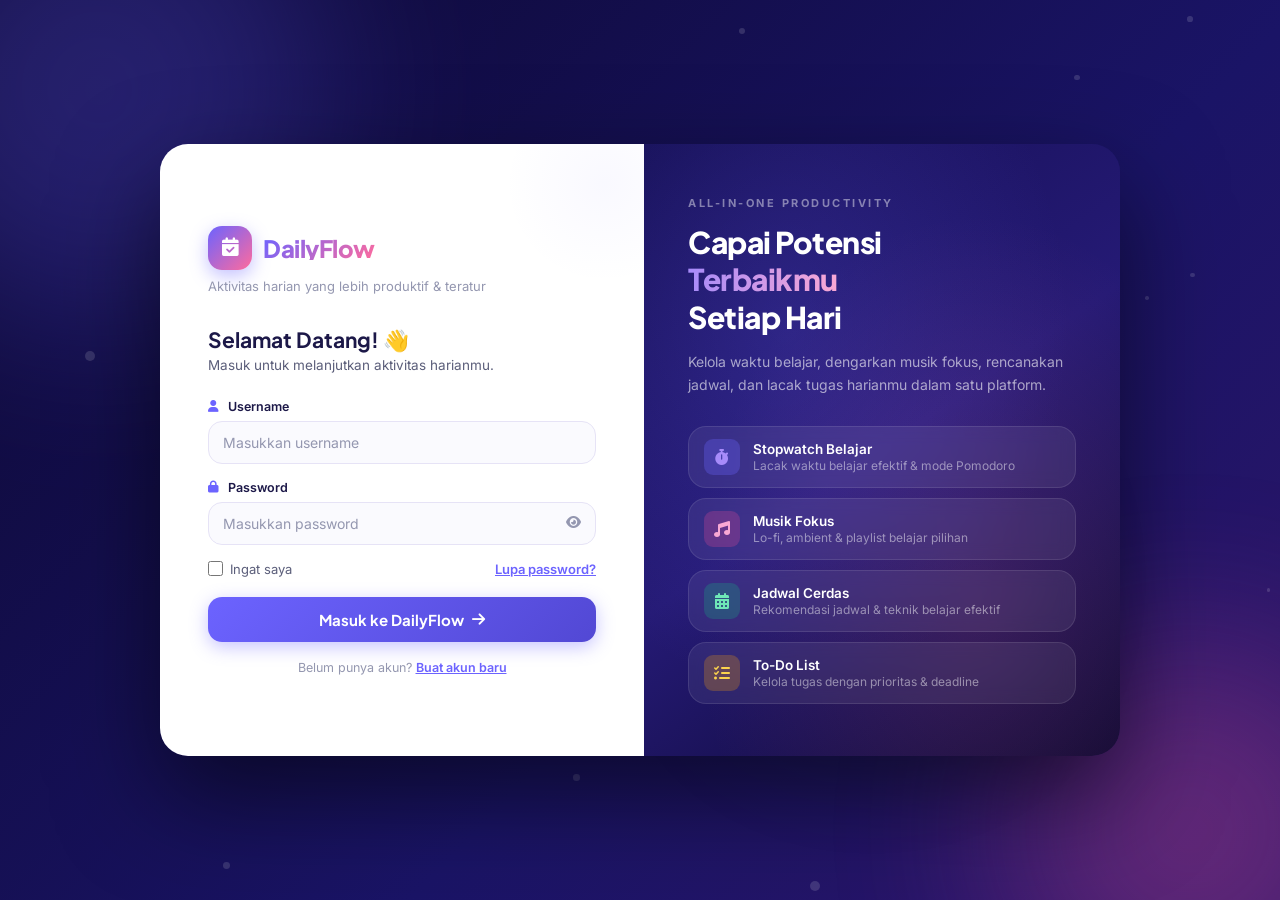
==== music.html @ 73ab056d "Website Daily Activity" ====
<!doctype html>
<!-- FILE: music.html | Halaman Musik Fokus -->
<html lang="id">
  <head>
    <meta charset="UTF-8" />
    <meta name="viewport" content="width=device-width, initial-scale=1.0" />
    <title>DailyFlow — Musik Fokus</title>
    <link
      rel="icon"
      href="data:image/svg+xml,<svg xmlns='http://www.w3.org/2000/svg' viewBox='0 0 100 100'><text y='.9em' font-size='90'>🎵</text></svg>"
    />
    <link rel="stylesheet" href="css/style.css" />
    <link rel="stylesheet" href="css/music.css" />
    <link
      rel="stylesheet"
      href="https://cdnjs.cloudflare.com/ajax/libs/font-awesome/6.5.0/css/all.min.css"
    />
  </head>
  <body>
    <nav id="navbar"></nav>
    <div class="mobile-nav" id="mobileNav"></div>

    <main class="page-wrapper">
      <!-- Header -->
      <div class="page-header anim-fadeInDown">
        <div class="page-header-row">
          <a href="dashboard.html" class="btn-back"
            ><i class="fas fa-arrow-left"></i
          ></a>
          <h1 class="page-title">🎵 Musik Fokus</h1>
        </div>
        <p class="page-subtitle">
          Pilih playlist yang tepat untuk meningkatkan konsentrasi belajarmu.
        </p>
      </div>

      <!-- Category Tabs -->
      <div class="music-tabs anim-fadeInUp">
        <button
          class="music-tab active"
          data-cat="fokus"
          onclick="switchCategory('fokus')"
        >
          <span class="tab-dot"></span> 🧠 Fokus Belajar
        </button>
        <button
          class="music-tab"
          data-cat="santai"
          onclick="switchCategory('santai')"
        >
          <span class="tab-dot"></span> 🌿 Santai & Rileks
        </button>
        <button
          class="music-tab"
          data-cat="energik"
          onclick="switchCategory('energik')"
        >
          <span class="tab-dot"></span> ⚡ Semangat & Energik
        </button>
      </div>

      <!-- Music Layout -->
      <div class="music-layout">
        <!-- LEFT: Player -->
        <div>
          <div class="player-card anim-scaleIn">
            <!-- Album Art -->
            <div class="album-art-wrap">
              <div class="album-glow"></div>
              <div class="album-art" id="albumArt">🎵</div>
              <div class="album-art-center"></div>
            </div>

            <!-- Song Info -->
            <div class="song-info">
              <h3 class="song-title" id="songTitle">
                Pilih lagu dari playlist
              </h3>
              <p class="song-artist" id="songArtist">—</p>
              <span class="song-genre" id="songGenre">Lo-fi</span>
            </div>

            <!-- Equalizer -->
            <div class="equalizer" id="equalizer">
              <div class="eq-bar"></div>
              <div class="eq-bar"></div>
              <div class="eq-bar"></div>
              <div class="eq-bar"></div>
              <div class="eq-bar"></div>
              <div class="eq-bar"></div>
              <div class="eq-bar"></div>
            </div>

            <!-- Progress -->
            <div class="progress-area">
              <div class="progress-times">
                <span id="currentTime">0:00</span>
                <span id="totalTime">0:00</span>
              </div>
              <input
                type="range"
                class="progress-slider"
                id="progressSlider"
                min="0"
                max="100"
                value="0"
                oninput="seekTo(this.value)"
              />
            </div>

            <!-- Controls -->
            <div class="music-controls">
              <button
                class="mc-btn mc-secondary"
                id="shuffleBtn"
                onclick="toggleShuffle()"
                title="Acak"
              >
                <i class="fas fa-random"></i>
              </button>
              <button
                class="mc-btn mc-prev"
                onclick="prevSong()"
                title="Sebelumnya"
              >
                <i class="fas fa-step-backward"></i>
              </button>
              <button
                class="mc-btn mc-play"
                id="playPauseBtn"
                onclick="togglePlay()"
              >
                <i class="fas fa-play" id="playPauseIcon"></i>
              </button>
              <button
                class="mc-btn mc-next"
                onclick="nextSong()"
                title="Selanjutnya"
              >
                <i class="fas fa-step-forward"></i>
              </button>
              <button
                class="mc-btn mc-secondary"
                id="repeatBtn"
                onclick="toggleRepeat()"
                title="Ulangi"
              >
                <i class="fas fa-redo"></i>
              </button>
            </div>

            <!-- Volume -->
            <div class="volume-row">
              <i
                class="fas fa-volume-down volume-icon"
                onclick="toggleMute()"
              ></i>
              <input
                type="range"
                class="volume-slider"
                id="volumeSlider"
                min="0"
                max="100"
                value="70"
                oninput="setVolume(this.value)"
              />
              <i class="fas fa-volume-up volume-icon"></i>
            </div>
          </div>
          <!-- /player-card -->

          <!-- Guide Banner -->
          <div class="music-guide anim-fadeInUp d-300">
            <h4>
              <i class="fas fa-info-circle"></i> Cara Menambahkan Lagu Sendiri
            </h4>
            <ol>
              <li>
                Buat folder <code>audio/fokus/</code>,
                <code>audio/santai/</code>, <code>audio/energik/</code>
              </li>
              <li>
                Salin file <code>.mp3</code> atau <code>.ogg</code> ke folder
                yang sesuai
              </li>
              <li>Buka file <code>js/music-config.js</code></li>
              <li>
                Tambahkan entri lagu di array <code>songs</code> sesuai kategori
              </li>
              <li>
                Isi field: <code>title</code>, <code>artist</code>,
                <code>src</code>, <code>emoji</code>
              </li>
            </ol>
          </div>
        </div>

        <!-- RIGHT: Playlist -->
        <div class="playlist-panel anim-fadeInRight">
          <div class="playlist-head">
            <span class="playlist-title" id="playlistTitle"
              >🧠 Fokus Belajar</span
            >
            <span class="playlist-count" id="playlistCount">0 lagu</span>
          </div>
          <div class="playlist-scroll" id="playlistScroll">
            <!-- Injected by JS -->
          </div>
        </div>
      </div>
      <!-- /music-layout -->
    </main>

    <!-- Hidden Audio Element -->
    <audio id="audioPlayer" preload="auto"></audio>

    <!-- Toast Stack -->
    <div class="toast-stack" id="toastStack"></div>

    <script src="js/nav.js"></script>
    <script src="js/music-config.js"></script>
    <script src="js/music.js"></script>
  </body>
</html>
---- css/style.css ----
/* ================================================
   FILE: css/style.css  — Global Styles
   DailyFlow — semua halaman (kecuali login)
   ================================================ */

/* ── Google Fonts ────────────────────────────────── */
@import url("https://fonts.googleapis.com/css2?family=Plus+Jakarta+Sans:wght@400;500;600;700;800&family=Inter:wght@400;500;600&family=JetBrains+Mono:wght@400;600&display=swap");

/* ══════════════════════════════════════════════════
   DESIGN TOKENS
   ══════════════════════════════════════════════════ */
:root {
  /* Brand */
  --primary: #6c63ff;
  --primary-dark: #5248d4;
  --primary-dim: rgba(108, 99, 255, 0.1);
  --primary-glow: rgba(108, 99, 255, 0.22);

  /* Feature accents */
  --blue: #3b82f6;
  --pink: #ec4899;
  --green: #10b981;
  --amber: #f59e0b;
  --violet: #8b5cf6;
  --cyan: #06b6d4;

  /* Surfaces */
  --bg: #eeeaff;
  --surface: #ffffff;
  --surface-2: #f7f5ff;

  /* Borders */
  --border: rgba(108, 99, 255, 0.12);
  --border-md: rgba(108, 99, 255, 0.22);

  /* Text */
  --t1: #1c1848;
  --t2: #5b5e7a;
  --t3: #9497b0;

  /* Shadows */
  --sh-sm: 0 1px 4px rgba(0, 0, 0, 0.06);
  --sh-md: 0 4px 18px rgba(108, 99, 255, 0.09), 0 1px 4px rgba(0, 0, 0, 0.04);
  --sh-lg: 0 8px 32px rgba(108, 99, 255, 0.13), 0 2px 8px rgba(0, 0, 0, 0.04);
  --sh-xl: 0 16px 48px rgba(108, 99, 255, 0.17);

  /* Radius */
  --r-xs: 6px;
  --r-sm: 10px;
  --r-md: 14px;
  --r-lg: 18px;
  --r-xl: 22px;
  --r-2xl: 28px;
  --r-full: 9999px;

  /* Layout */
  --nav-h: 64px;
  --bot-h: 66px;
  --max-w: 1200px;
  --pad-x: 28px;

  /* Transitions */
  --t: all 0.22s ease;
  --t-spring: all 0.36s cubic-bezier(0.34, 1.56, 0.64, 1);
}

/* ══════════════════════════════════════════════════
   BASE RESET
   ══════════════════════════════════════════════════ */
*,
*::before,
*::after {
  box-sizing: border-box;
  margin: 0;
  padding: 0;
}
html {
  scroll-behavior: smooth;
}
body {
  font-family: "Inter", sans-serif;
  background: var(--bg);
  color: var(--t1);
  min-height: 100vh;
  line-height: 1.6;
  -webkit-font-smoothing: antialiased;
  -moz-osx-font-smoothing: grayscale;
  overflow-x: hidden;
}
a {
  text-decoration: none;
  color: inherit;
}
button {
  cursor: pointer;
  border: none;
  background: none;
  font-family: inherit;
}
input,
select,
textarea {
  font-family: inherit;
  outline: none;
}
img {
  max-width: 100%;
  display: block;
}

/* Scrollbar */
::-webkit-scrollbar {
  width: 5px;
  height: 5px;
}
::-webkit-scrollbar-track {
  background: transparent;
}
::-webkit-scrollbar-thumb {
  background: var(--primary-dim);
  border-radius: var(--r-full);
}
::-webkit-scrollbar-thumb:hover {
  background: var(--primary);
}

/* ══════════════════════════════════════════════════
   KEYFRAMES
   ══════════════════════════════════════════════════ */
@keyframes fadeUp {
  from {
    opacity: 0;
    transform: translateY(22px);
  }
  to {
    opacity: 1;
    transform: none;
  }
}
@keyframes fadeDown {
  from {
    opacity: 0;
    transform: translateY(-22px);
  }
  to {
    opacity: 1;
    transform: none;
  }
}
@keyframes fadeLeft {
  from {
    opacity: 0;
    transform: translateX(-28px);
  }
  to {
    opacity: 1;
    transform: none;
  }
}
@keyframes fadeRight {
  from {
    opacity: 0;
    transform: translateX(28px);
  }
  to {
    opacity: 1;
    transform: none;
  }
}
@keyframes zoomIn {
  from {
    opacity: 0;
    transform: scale(0.9);
  }
  to {
    opacity: 1;
    transform: scale(1);
  }
}
@keyframes floatY {
  0%,
  100% {
    transform: translateY(0);
  }
  50% {
    transform: translateY(-10px);
  }
}
@keyframes pulse {
  0%,
  100% {
    transform: scale(1);
  }
  50% {
    transform: scale(1.05);
  }
}
@keyframes spin {
  to {
    transform: rotate(360deg);
  }
}
@keyframes slideUp {
  from {
    opacity: 0;
    transform: translateY(40px);
  }
  to {
    opacity: 1;
    transform: none;
  }
}
@keyframes checkPop {
  0% {
    transform: scale(0);
  }
  60% {
    transform: scale(1.3);
  }
  100% {
    transform: scale(1);
  }
}
@keyframes gradBg {
  0% {
    background-position: 0% 50%;
  }
  50% {
    background-position: 100% 50%;
  }
  100% {
    background-position: 0% 50%;
  }
}

/* Equalizer */
@keyframes eq1 {
  0%,
  100% {
    height: 5px;
  }
  50% {
    height: 22px;
  }
}
@keyframes eq2 {
  0%,
  100% {
    height: 18px;
  }
  30% {
    height: 5px;
  }
  70% {
    height: 28px;
  }
}
@keyframes eq3 {
  0%,
  100% {
    height: 12px;
  }
  45% {
    height: 26px;
  }
  80% {
    height: 5px;
  }
}
@keyframes eq4 {
  0%,
  100% {
    height: 7px;
  }
  60% {
    height: 20px;
  }
}
@keyframes eq5 {
  0%,
  100% {
    height: 20px;
  }
  20% {
    height: 7px;
  }
  65% {
    height: 30px;
  }
}

/* Utility classes */
.fade-up {
  animation: fadeUp 0.5s ease both;
}
.fade-down {
  animation: fadeDown 0.5s ease both;
}
.fade-left {
  animation: fadeLeft 0.5s ease both;
}
.fade-right {
  animation: fadeRight 0.5s ease both;
}
.zoom-in {
  animation: zoomIn 0.45s ease both;
}
.float-y {
  animation: floatY 3.4s ease-in-out infinite;
}
.pulse-ani {
  animation: pulse 2.5s ease-in-out infinite;
}

.d1 {
  animation-delay: 0.08s;
}
.d2 {
  animation-delay: 0.16s;
}
.d3 {
  animation-delay: 0.24s;
}
.d4 {
  animation-delay: 0.32s;
}
.d5 {
  animation-delay: 0.4s;
}
.d6 {
  animation-delay: 0.5s;
}

/* ══════════════════════════════════════════════════
   ┌─────────────────────────────────────────────┐
   │             TOP NAVIGATION BAR              │
   └─────────────────────────────────────────────┘
   ══════════════════════════════════════════════════ */
.topbar {
  position: fixed;
  inset: 0 0 auto 0;
  height: var(--nav-h);
  display: flex;
  align-items: center;
  gap: 0;
  padding: 0 var(--pad-x);
  background: rgba(255, 255, 255, 0.92);
  backdrop-filter: blur(24px);
  -webkit-backdrop-filter: blur(24px);
  border-bottom: 1px solid var(--border);
  box-shadow:
    0 1px 0 rgba(108, 99, 255, 0.06),
    var(--sh-sm);
  z-index: 200;
}

/* ── Brand / Logo ──────────────────────────────── */
.tb-brand {
  display: flex;
  align-items: center;
  gap: 9px;
  text-decoration: none;
  flex-shrink: 0;
  margin-right: 24px;
}

.tb-logo {
  width: 36px;
  height: 36px;
  border-radius: var(--r-sm);
  background: linear-gradient(135deg, var(--primary), #9c5cff);
  display: flex;
  align-items: center;
  justify-content: center;
  color: #fff;
  font-size: 16px;
  box-shadow: 0 4px 12px var(--primary-glow);
  flex-shrink: 0;
  transition: var(--t-spring);
}
.tb-brand:hover .tb-logo {
  transform: rotate(-8deg) scale(1.08);
  box-shadow: 0 6px 18px var(--primary-glow);
}

.tb-name {
  font-family: "Plus Jakarta Sans", sans-serif;
  font-size: 18px;
  font-weight: 600;
  color: var(--t1);
  letter-spacing: -0.3px;
  line-height: 1;
}
.tb-name strong {
  font-weight: 800;
  color: var(--primary);
}

/* ── Desktop Nav Links ────────────────────────── */
.tb-links {
  display: flex;
  align-items: center;
  gap: 2px;
  flex: 1;
}

.tb-link {
  display: inline-flex;
  align-items: center;
  gap: 6px;
  padding: 7px 13px;
  border-radius: var(--r-sm);
  font-size: 13.5px;
  font-weight: 500;
  color: var(--t2);
  text-decoration: none;
  transition: var(--t);
  white-space: nowrap;
}
.tb-link i {
  font-size: 13px;
  opacity: 0.75;
  transition: var(--t);
}
.tb-link span {
  transition: var(--t);
}

.tb-link:hover {
  background: var(--primary-dim);
  color: var(--primary);
}
.tb-link:hover i {
  opacity: 1;
}

.tb-link.active {
  background: var(--primary-dim);
  color: var(--primary);
  font-weight: 600;
}
.tb-link.active i {
  opacity: 1;
}

/* ── Right Side ────────────────────────────────── */
.tb-end {
  display: flex;
  align-items: center;
  gap: 14px;
  margin-left: auto;
  flex-shrink: 0;
}

/* Separator */
.tb-sep {
  width: 1px;
  height: 22px;
  background: var(--border);
  flex-shrink: 0;
}

/* Clock */
.tb-clock {
  display: flex;
  flex-direction: column;
  align-items: flex-end;
  line-height: 1.25;
  flex-shrink: 0;
}
.tb-clock-time {
  font-family: "JetBrains Mono", monospace;
  font-size: 14px;
  font-weight: 600;
  color: var(--primary);
  letter-spacing: 0.5px;
}
.tb-clock-date {
  font-size: 11px;
  color: var(--t3);
  font-weight: 500;
}

/* User Avatar */
.tb-user {
  position: relative;
  flex-shrink: 0;
}

.tb-avatar {
  width: 36px;
  height: 36px;
  border-radius: var(--r-full);
  background: linear-gradient(135deg, var(--primary), #ff6b9d);
  border: 2px solid transparent;
  display: flex;
  align-items: center;
  justify-content: center;
  color: #fff;
  font-family: "Plus Jakarta Sans", sans-serif;
  font-size: 13px;
  font-weight: 700;
  cursor: pointer;
  transition: var(--t);
}
.tb-avatar:hover {
  border-color: var(--primary);
  transform: scale(1.06);
  box-shadow: 0 0 0 3px var(--primary-dim);
}

/* Dropdown */
.tb-dropdown {
  position: absolute;
  top: calc(100% + 10px);
  right: 0;
  min-width: 204px;
  background: var(--surface);
  border: 1px solid var(--border);
  border-radius: var(--r-lg);
  box-shadow: var(--sh-xl);
  padding: 6px;
  opacity: 0;
  transform: translateY(-6px) scale(0.97);
  pointer-events: none;
  transition: var(--t);
  z-index: 300;
}
.tb-dropdown.open {
  opacity: 1;
  transform: translateY(0) scale(1);
  pointer-events: all;
}

.tdd-head {
  padding: 10px 12px 11px;
}
.tdd-name {
  font-family: "Plus Jakarta Sans", sans-serif;
  font-size: 14px;
  font-weight: 700;
  color: var(--t1);
}
.tdd-un {
  font-size: 12px;
  color: var(--t3);
  margin-top: 1px;
}
.tdd-rule {
  height: 1px;
  background: var(--border);
  margin: 4px 0;
}
.tdd-item {
  display: flex;
  align-items: center;
  gap: 9px;
  padding: 9px 12px;
  border-radius: var(--r-sm);
  font-size: 13.5px;
  color: var(--t2);
  cursor: pointer;
  transition: var(--t);
  text-decoration: none;
}
.tdd-item i {
  width: 15px;
  text-align: center;
  color: var(--t3);
  transition: var(--t);
}
.tdd-item:hover {
  background: var(--primary-dim);
  color: var(--primary);
}
.tdd-item:hover i {
  color: var(--primary);
}
.tdd-item.tdd-danger:hover {
  background: rgba(239, 68, 68, 0.08);
  color: #dc2626;
}
.tdd-item.tdd-danger:hover i {
  color: #dc2626;
}

/* ══════════════════════════════════════════════════
   ┌─────────────────────────────────────────────┐
   │           BOTTOM NAVIGATION (Mobile)        │
   └─────────────────────────────────────────────┘
   ══════════════════════════════════════════════════ */
.bottom-nav {
  display: none; /* shown only on mobile via media query */
  position: fixed;
  inset: auto 0 0 0;
  height: var(--bot-h);
  background: rgba(255, 255, 255, 0.96);
  backdrop-filter: blur(20px);
  -webkit-backdrop-filter: blur(20px);
  border-top: 1px solid var(--border);
  box-shadow: 0 -4px 24px rgba(108, 99, 255, 0.08);
  z-index: 200;
  align-items: stretch;
  justify-content: space-around;
  padding: 0 4px;
}

.bn-item {
  display: flex;
  flex-direction: column;
  align-items: center;
  justify-content: center;
  gap: 4px;
  flex: 1;
  text-decoration: none;
  padding: 8px 4px;
  border-radius: var(--r-md);
  color: var(--t3);
  font-size: 10.5px;
  font-weight: 600;
  transition: var(--t);
  letter-spacing: 0.2px;
  position: relative;
}
.bn-item i {
  font-size: 20px;
  transition: var(--t);
}
.bn-item span {
  transition: var(--t);
}

.bn-item:hover {
  color: var(--primary);
}
.bn-item:hover i {
  transform: translateY(-2px);
}

.bn-item.active {
  color: var(--primary);
}
.bn-item.active i {
  transform: translateY(-2px);
}

/* Active indicator dot */
.bn-item.active::before {
  content: "";
  position: absolute;
  top: 6px;
  left: 50%;
  transform: translateX(-50%);
  width: 4px;
  height: 4px;
  border-radius: var(--r-full);
  background: var(--primary);
}

/* ══════════════════════════════════════════════════
   PAGE WRAPPER
   ══════════════════════════════════════════════════ */
.page-wrapper {
  max-width: var(--max-w);
  margin: 0 auto;
  padding: calc(var(--nav-h) + 32px) var(--pad-x) 56px;
  min-height: 100vh;
}

/* ══════════════════════════════════════════════════
   PAGE HEADER (back button + title)
   ══════════════════════════════════════════════════ */
.page-header {
  margin-bottom: 28px;
}
.page-header-row {
  display: flex;
  align-items: center;
  gap: 12px;
  margin-bottom: 4px;
}
.btn-back {
  width: 36px;
  height: 36px;
  border-radius: var(--r-sm);
  background: var(--surface);
  border: 1px solid var(--border);
  display: flex;
  align-items: center;
  justify-content: center;
  color: var(--t2);
  text-decoration: none;
  transition: var(--t);
  flex-shrink: 0;
  font-size: 13px;
}
.btn-back:hover {
  background: var(--primary-dim);
  color: var(--primary);
  border-color: var(--primary);
  transform: translateX(-2px);
}
.page-title {
  font-family: "Plus Jakarta Sans", sans-serif;
  font-size: 24px;
  font-weight: 800;
  color: var(--t1);
  letter-spacing: -0.4px;
}
.page-subtitle {
  font-size: 13.5px;
  color: var(--t2);
  margin-left: 48px;
  margin-top: 2px;
}

/* ══════════════════════════════════════════════════
   SECTION HEADING
   ══════════════════════════════════════════════════ */
.section-heading {
  font-family: "Plus Jakarta Sans", sans-serif;
  font-size: 17px;
  font-weight: 700;
  color: var(--t1);
  margin-bottom: 16px;
  letter-spacing: -0.3px;
}

/* ══════════════════════════════════════════════════
   CARD
   ══════════════════════════════════════════════════ */
.card {
  background: var(--surface);
  border: 1px solid var(--border);
  border-radius: var(--r-xl);
  box-shadow: var(--sh-md);
  padding: 24px;
  transition: var(--t);
}
.card-hover:hover {
  transform: translateY(-4px);
  box-shadow: var(--sh-lg);
}
.card-title {
  font-family: "Plus Jakarta Sans", sans-serif;
  font-size: 16px;
  font-weight: 700;
  color: var(--t1);
  margin-bottom: 16px;
  display: flex;
  align-items: center;
  gap: 9px;
}

/* ══════════════════════════════════════════════════
   BUTTONS
   ══════════════════════════════════════════════════ */
.btn {
  display: inline-flex;
  align-items: center;
  gap: 7px;
  padding: 10px 20px;
  border-radius: var(--r-md);
  font-size: 13.5px;
  font-weight: 600;
  font-family: "Plus Jakarta Sans", sans-serif;
  cursor: pointer;
  transition: var(--t);
  border: none;
  white-space: nowrap;
  line-height: 1;
}
.btn i {
  font-size: 13px;
}

.btn-primary {
  background: linear-gradient(135deg, var(--primary), var(--primary-dark));
  color: #fff;
  box-shadow: 0 4px 14px var(--primary-glow);
}
.btn-primary:hover {
  transform: translateY(-2px);
  box-shadow: 0 8px 22px var(--primary-glow);
}
.btn-primary:active {
  transform: scale(0.97);
}

.btn-secondary {
  background: var(--primary-dim);
  color: var(--primary);
  border: 1px solid rgba(108, 99, 255, 0.2);
}
.btn-secondary:hover {
  background: rgba(108, 99, 255, 0.16);
  transform: translateY(-1px);
}

.btn-success {
  background: linear-gradient(135deg, var(--green), #059669);
  color: #fff;
  box-shadow: 0 4px 14px rgba(16, 185, 129, 0.3);
}
.btn-success:hover {
  transform: translateY(-2px);
  box-shadow: 0 8px 20px rgba(16, 185, 129, 0.4);
}

.btn-danger {
  background: linear-gradient(135deg, #ef4444, #dc2626);
  color: #fff;
  box-shadow: 0 4px 14px rgba(239, 68, 68, 0.3);
}
.btn-danger:hover {
  transform: translateY(-2px);
}

.btn-warning {
  background: linear-gradient(135deg, var(--amber), #d97706);
  color: #fff;
  box-shadow: 0 4px 14px rgba(245, 158, 11, 0.3);
}
.btn-warning:hover {
  transform: translateY(-2px);
}

.btn-outline {
  background: transparent;
  border: 1.5px solid var(--border-md);
  color: var(--t2);
}
.btn-outline:hover {
  border-color: var(--primary);
  color: var(--primary);
  background: var(--primary-dim);
}

.btn-sm {
  padding: 7px 14px;
  font-size: 12.5px;
  border-radius: var(--r-sm);
  gap: 5px;
}
.btn-lg {
  padding: 13px 28px;
  font-size: 15px;
  border-radius: var(--r-lg);
}
.btn-xl {
  padding: 15px 36px;
  font-size: 16px;
  border-radius: var(--r-lg);
}
.btn:disabled {
  opacity: 0.42;
  cursor: not-allowed;
  transform: none !important;
  box-shadow: none !important;
}

/* ══════════════════════════════════════════════════
   BADGE
   ══════════════════════════════════════════════════ */
.badge {
  display: inline-flex;
  align-items: center;
  gap: 4px;
  padding: 3px 9px;
  border-radius: var(--r-full);
  font-size: 11px;
  font-weight: 700;
  letter-spacing: 0.3px;
}
.badge-primary {
  background: var(--primary-dim);
  color: var(--primary);
}
.badge-success {
  background: rgba(16, 185, 129, 0.12);
  color: #059669;
}
.badge-warning {
  background: rgba(245, 158, 11, 0.12);
  color: #b45309;
}
.badge-danger {
  background: rgba(239, 68, 68, 0.12);
  color: #dc2626;
}
.badge-info {
  background: rgba(59, 130, 246, 0.12);
  color: #2563eb;
}

/* ══════════════════════════════════════════════════
   FORM CONTROLS
   ══════════════════════════════════════════════════ */
.form-label {
  display: block;
  font-size: 12.5px;
  font-weight: 600;
  color: var(--t1);
  margin-bottom: 6px;
}
.form-control {
  width: 100%;
  padding: 10px 13px;
  border: 1.5px solid #e0dcee;
  border-radius: var(--r-md);
  font-size: 13.5px;
  color: var(--t1);
  background: var(--surface-2);
  transition: var(--t);
  appearance: none;
}
.form-control:focus {
  border-color: var(--primary);
  background: var(--surface);
  box-shadow: 0 0 0 3px var(--primary-dim);
}
.form-control::placeholder {
  color: var(--t3);
}

/* ══════════════════════════════════════════════════
   PROGRESS BAR
   ══════════════════════════════════════════════════ */
.progress-track {
  height: 7px;
  background: rgba(108, 99, 255, 0.08);
  border-radius: var(--r-full);
  overflow: hidden;
}
.progress-fill {
  height: 100%;
  background: linear-gradient(90deg, var(--primary), #a78bfa);
  border-radius: var(--r-full);
  transition: width 0.4s ease;
}

/* ══════════════════════════════════════════════════
   TOAST
   ══════════════════════════════════════════════════ */
.toast-stack {
  position: fixed;
  bottom: 80px; /* above bottom nav */
  right: 20px;
  z-index: 9999;
  display: flex;
  flex-direction: column;
  gap: 8px;
  pointer-events: none;
}
.toast {
  display: flex;
  align-items: center;
  gap: 10px;
  padding: 12px 16px;
  background: var(--surface);
  border-radius: var(--r-lg);
  box-shadow: var(--sh-xl);
  border-left: 4px solid var(--primary);
  min-width: 240px;
  max-width: 320px;
  pointer-events: all;
  animation: slideUp 0.35s ease both;
  transition:
    opacity 0.3s ease,
    transform 0.3s ease;
}
.toast-success {
  border-left-color: var(--green);
}
.toast-error {
  border-left-color: #ef4444;
}
.toast-warning {
  border-left-color: var(--amber);
}
.toast-ico {
  font-size: 17px;
  flex-shrink: 0;
}
.toast-success .toast-ico {
  color: var(--green);
}
.toast-error .toast-ico {
  color: #ef4444;
}
.toast-warning .toast-ico {
  color: var(--amber);
}
.toast-msg {
  flex: 1;
  font-size: 13px;
  font-weight: 500;
  color: var(--t1);
}
.toast-x {
  color: var(--t3);
  font-size: 12px;
  cursor: pointer;
  padding: 2px;
  transition: var(--t);
}
.toast-x:hover {
  color: var(--t1);
}

/* ══════════════════════════════════════════════════
   MODAL
   ══════════════════════════════════════════════════ */
.modal-overlay {
  position: fixed;
  inset: 0;
  background: rgba(12, 8, 50, 0.46);
  backdrop-filter: blur(6px);
  -webkit-backdrop-filter: blur(6px);
  z-index: 5000;
  display: flex;
  align-items: center;
  justify-content: center;
  padding: 20px;
  opacity: 0;
  pointer-events: none;
  transition: opacity 0.26s ease;
}
.modal-overlay.open {
  opacity: 1;
  pointer-events: all;
}
.modal-box {
  background: var(--surface);
  border-radius: var(--r-2xl);
  box-shadow: var(--sh-xl);
  padding: 30px;
  max-width: 460px;
  width: 100%;
  transform: scale(0.93) translateY(12px);
  transition: var(--t);
}
.modal-overlay.open .modal-box {
  transform: scale(1) translateY(0);
}
.modal-head {
  display: flex;
  align-items: center;
  justify-content: space-between;
  margin-bottom: 20px;
}
.modal-title {
  font-family: "Plus Jakarta Sans", sans-serif;
  font-size: 18px;
  font-weight: 700;
}
.modal-close {
  width: 30px;
  height: 30px;
  border-radius: var(--r-xs);
  background: rgba(0, 0, 0, 0.05);
  display: flex;
  align-items: center;
  justify-content: center;
  cursor: pointer;
  transition: var(--t);
  font-size: 12px;
  color: var(--t2);
}
.modal-close:hover {
  background: rgba(239, 68, 68, 0.1);
  color: #ef4444;
}

/* ══════════════════════════════════════════════════
   EMPTY STATE
   ══════════════════════════════════════════════════ */
.empty-state {
  text-align: center;
  padding: 40px 16px;
  color: var(--t3);
}
.empty-state-icon {
  font-size: 44px;
  margin-bottom: 12px;
  opacity: 0.5;
}
.empty-state h3 {
  font-size: 15px;
  font-weight: 600;
  color: var(--t2);
  margin-bottom: 4px;
}
.empty-state p {
  font-size: 13px;
}

/* ══════════════════════════════════════════════════
   RESPONSIVE
   ══════════════════════════════════════════════════ */

/* ── Tablet ── */
@media (max-width: 1024px) {
  :root {
    --pad-x: 20px;
  }

  /* Shrink nav link text on narrow desktop */
  .tb-link span {
    display: none;
  }
  .tb-link {
    padding: 8px 10px;
  }
  .tb-link i {
    font-size: 16px;
    opacity: 0.8;
  }

  .tb-clock {
    display: none;
  }
  .tb-sep {
    display: none;
  }
}

/* ── Mobile ── */
@media (max-width: 768px) {
  :root {
    --pad-x: 14px;
    --nav-h: 56px;
  }

  /* Show bottom nav */
  .bottom-nav {
    display: flex;
  }

  /* Hide desktop nav links */
  .tb-links {
    display: none;
  }

  .page-wrapper {
    padding-top: calc(var(--nav-h) + 20px);
    padding-bottom: calc(var(--bot-h) + 24px);
    padding-left: var(--pad-x);
    padding-right: var(--pad-x);
  }

  .page-title {
    font-size: 20px;
  }
  .page-subtitle {
    font-size: 12.5px;
    margin-left: 0;
    margin-top: 6px;
  }
  .page-header-row {
    gap: 10px;
  }

  .card {
    padding: 16px;
  }
  .btn-xl {
    padding: 13px 24px;
    font-size: 14.5px;
  }

  .toast-stack {
    bottom: calc(var(--bot-h) + 10px);
    right: 14px;
    left: 14px;
  }
  .toast {
    min-width: 0;
    max-width: 100%;
    width: 100%;
  }

  .modal-box {
    padding: 22px 18px;
    border-radius: var(--r-xl);
  }
}

@media (max-width: 440px) {
  :root {
    --pad-x: 12px;
  }
  .tb-name {
    font-size: 16px;
  }
  .tb-logo {
    width: 32px;
    height: 32px;
    font-size: 14px;
  }
}

/* ── Print ── */
@media print {
  .topbar,
  .bottom-nav,
  .toast-stack,
  .btn-back {
    display: none !important;
  }
  .page-wrapper {
    padding: 0 !important;
  }
}
---- css/music.css ----
/* ================================================
   FILE: css/music.css
   ================================================ */

.music-layout {
  display: grid;
  grid-template-columns: 1fr 320px;
  gap: 22px;
  align-items: start;
}

/* ── Category Tabs ───────────────────────────── */
.music-tabs {
  display: flex;
  gap: 8px;
  margin-bottom: 22px;
  flex-wrap: wrap;
}
.music-tab {
  display: flex;
  align-items: center;
  gap: 7px;
  padding: 9px 18px;
  border-radius: var(--r-md);
  font-size: 13px;
  font-weight: 600;
  cursor: pointer;
  border: 1.5px solid var(--border);
  background: var(--surface);
  color: var(--t2);
  transition: var(--t);
  box-shadow: var(--sh-sm);
}
.music-tab .tab-dot {
  width: 7px;
  height: 7px;
  border-radius: 50%;
  background: currentColor;
}
.music-tab:hover {
  border-color: var(--primary);
  color: var(--primary);
  transform: translateY(-2px);
}
.music-tab.active {
  background: var(--primary);
  border-color: var(--primary);
  color: #fff;
  box-shadow: 0 5px 16px rgba(108, 99, 255, 0.32);
}

/* ── Player Card ─────────────────────────────── */
.player-card {
  background: var(--surface);
  border: 1px solid var(--border);
  border-radius: var(--r-2xl);
  padding: 32px 28px;
  box-shadow: var(--sh-md);
  display: flex;
  flex-direction: column;
  align-items: center;
  gap: 20px;
}

/* Album Art */
.album-art-wrap {
  position: relative;
  width: 190px;
  height: 190px;
}
.album-glow {
  position: absolute;
  inset: -18px;
  border-radius: 50%;
  background: radial-gradient(
    circle,
    rgba(108, 99, 255, 0.18),
    transparent 70%
  );
  animation: pulse 2.8s ease-in-out infinite;
  pointer-events: none;
}
.album-art {
  width: 190px;
  height: 190px;
  border-radius: 50%;
  background: linear-gradient(135deg, var(--primary), #ff6b9d);
  display: flex;
  align-items: center;
  justify-content: center;
  font-size: 60px;
  z-index: 2;
  position: relative;
  box-shadow: 0 14px 44px rgba(108, 99, 255, 0.28);
  transition: all 0.6s ease;
}
.album-art.playing {
  animation: spin 12s linear infinite;
}
.album-art-center {
  position: absolute;
  top: 50%;
  left: 50%;
  transform: translate(-50%, -50%);
  width: 46px;
  height: 46px;
  border-radius: 50%;
  background: var(--surface);
  z-index: 3;
  box-shadow: 0 2px 8px rgba(0, 0, 0, 0.15);
}

/* Song info */
.song-info {
  text-align: center;
  width: 100%;
}
.song-title {
  font-family: "Plus Jakarta Sans", sans-serif;
  font-size: 18px;
  font-weight: 700;
  color: var(--t1);
  margin-bottom: 4px;
  white-space: nowrap;
  overflow: hidden;
  text-overflow: ellipsis;
  max-width: 100%;
}
.song-artist {
  font-size: 13.5px;
  color: var(--t2);
  margin-bottom: 6px;
}
.song-genre {
  font-size: 11.5px;
  color: var(--primary);
  font-weight: 700;
  background: var(--primary-dim);
  padding: 3px 10px;
  border-radius: var(--r-full);
  display: inline-block;
}

/* Equalizer */
.equalizer {
  display: flex;
  align-items: flex-end;
  gap: 3px;
  height: 30px;
}
.eq-bar {
  width: 4px;
  height: 5px;
  background: linear-gradient(to top, var(--primary), #a78bfa);
  border-radius: 3px;
}
.equalizer.playing .eq-bar:nth-child(1) {
  animation: eq1 0.8s ease-in-out infinite;
}
.equalizer.playing .eq-bar:nth-child(2) {
  animation: eq2 0.65s ease-in-out infinite 0.1s;
}
.equalizer.playing .eq-bar:nth-child(3) {
  animation: eq3 0.9s ease-in-out infinite 0.05s;
}
.equalizer.playing .eq-bar:nth-child(4) {
  animation: eq4 0.7s ease-in-out infinite 0.2s;
}
.equalizer.playing .eq-bar:nth-child(5) {
  animation: eq5 0.85s ease-in-out infinite 0.15s;
}
.equalizer.playing .eq-bar:nth-child(6) {
  animation: eq3 0.75s ease-in-out infinite 0.25s;
}
.equalizer.playing .eq-bar:nth-child(7) {
  animation: eq1 0.92s ease-in-out infinite 0.08s;
}

/* Progress area */
.progress-area {
  width: 100%;
}
.progress-times {
  display: flex;
  justify-content: space-between;
  font-family: "JetBrains Mono", monospace;
  font-size: 11.5px;
  color: var(--t3);
  margin-bottom: 7px;
}
.progress-slider {
  width: 100%;
  height: 5px;
  appearance: none;
  background: rgba(108, 99, 255, 0.1);
  border-radius: var(--r-full);
  cursor: pointer;
  outline: none;
}
.progress-slider::-webkit-slider-thumb {
  appearance: none;
  width: 14px;
  height: 14px;
  border-radius: 50%;
  background: var(--primary);
  cursor: pointer;
  box-shadow: 0 2px 6px rgba(108, 99, 255, 0.4);
  transition: var(--t);
}
.progress-slider::-webkit-slider-thumb:hover {
  transform: scale(1.3);
}

/* Controls */
.music-controls {
  display: flex;
  align-items: center;
  justify-content: center;
  gap: 14px;
}
.mc-btn {
  display: flex;
  align-items: center;
  justify-content: center;
  border: none;
  cursor: pointer;
  transition: var(--t-spring);
  background: none;
}
.mc-btn:active {
  transform: scale(0.9) !important;
}

.mc-btn.mc-secondary {
  width: 38px;
  height: 38px;
  border-radius: 50%;
  color: var(--t2);
  font-size: 15px;
  background: var(--surface-2);
  border: 1px solid var(--border);
}
.mc-btn.mc-secondary:hover {
  background: var(--primary-dim);
  color: var(--primary);
  transform: scale(1.1);
}
.mc-btn.mc-secondary.active {
  color: var(--primary);
  background: var(--primary-dim);
  border-color: var(--primary);
}

.mc-btn.mc-prev,
.mc-btn.mc-next {
  width: 44px;
  height: 44px;
  border-radius: 50%;
  background: var(--surface-2);
  color: var(--t2);
  font-size: 16px;
  border: 1px solid var(--border);
}
.mc-btn.mc-prev:hover,
.mc-btn.mc-next:hover {
  background: var(--primary-dim);
  color: var(--primary);
  transform: scale(1.08);
}

.mc-btn.mc-play {
  width: 60px;
  height: 60px;
  border-radius: 50%;
  background: linear-gradient(135deg, var(--primary), #9c5cff);
  color: #fff;
  font-size: 20px;
  box-shadow: 0 7px 22px rgba(108, 99, 255, 0.38);
}
.mc-btn.mc-play:hover {
  transform: scale(1.08);
  box-shadow: 0 12px 30px rgba(108, 99, 255, 0.5);
}

/* Volume */
.volume-row {
  width: 100%;
  display: flex;
  align-items: center;
  gap: 9px;
}
.volume-icon {
  color: var(--t3);
  font-size: 13px;
  cursor: pointer;
  transition: var(--t);
}
.volume-icon:hover {
  color: var(--primary);
}
.volume-slider {
  flex: 1;
  height: 4px;
  appearance: none;
  background: rgba(108, 99, 255, 0.1);
  border-radius: var(--r-full);
  cursor: pointer;
  outline: none;
}
.volume-slider::-webkit-slider-thumb {
  appearance: none;
  width: 12px;
  height: 12px;
  border-radius: 50%;
  background: var(--primary);
  cursor: pointer;
}

/* ── Playlist Sidebar ────────────────────────── */
.playlist-panel {
  background: var(--surface);
  border: 1px solid var(--border);
  border-radius: var(--r-xl);
  box-shadow: var(--sh-md);
  overflow: hidden;
  display: flex;
  flex-direction: column;
  max-height: 600px;
}
.playlist-head {
  padding: 16px 16px 13px;
  border-bottom: 1px solid var(--border);
  display: flex;
  align-items: center;
  justify-content: space-between;
  flex-shrink: 0;
}
.playlist-title {
  font-family: "Plus Jakarta Sans", sans-serif;
  font-size: 14.5px;
  font-weight: 700;
  color: var(--t1);
}
.playlist-count {
  font-size: 11.5px;
  color: var(--t3);
  background: var(--surface-2);
  padding: 2px 8px;
  border-radius: var(--r-full);
}
.playlist-scroll {
  flex: 1;
  overflow-y: auto;
  padding: 8px;
}
.playlist-item {
  display: flex;
  align-items: center;
  gap: 10px;
  padding: 9px 10px;
  border-radius: var(--r-md);
  cursor: pointer;
  transition: var(--t);
}
.playlist-item:hover {
  background: var(--surface-2);
}
.playlist-item.active {
  background: var(--primary-dim);
}

.pl-num {
  width: 22px;
  text-align: center;
  font-size: 12px;
  font-weight: 600;
  color: var(--t3);
  flex-shrink: 0;
}
.playlist-item.active .pl-num {
  color: var(--primary);
}

.pl-art {
  width: 38px;
  height: 38px;
  border-radius: var(--r-sm);
  background: linear-gradient(135deg, var(--primary), #ff6b9d);
  display: flex;
  align-items: center;
  justify-content: center;
  font-size: 17px;
  flex-shrink: 0;
}
.pl-info {
  flex: 1;
  min-width: 0;
}
.pl-title {
  font-size: 13px;
  font-weight: 600;
  color: var(--t1);
  white-space: nowrap;
  overflow: hidden;
  text-overflow: ellipsis;
}
.playlist-item.active .pl-title {
  color: var(--primary);
}
.pl-artist {
  font-size: 11.5px;
  color: var(--t3);
}
.pl-dur {
  font-family: "JetBrains Mono", monospace;
  font-size: 11.5px;
  color: var(--t3);
  flex-shrink: 0;
}
.playlist-item.active .pl-dur {
  color: var(--primary);
}

/* Guide Banner */
.music-guide {
  background: linear-gradient(135deg, #1c1848, #2d1b69);
  border-radius: var(--r-lg);
  padding: 18px 20px;
  color: #fff;
  margin-top: 18px;
}
.music-guide h4 {
  font-family: "Plus Jakarta Sans", sans-serif;
  font-size: 14px;
  font-weight: 700;
  margin-bottom: 10px;
  display: flex;
  align-items: center;
  gap: 7px;
}
.music-guide ol {
  padding-left: 16px;
  display: flex;
  flex-direction: column;
  gap: 5px;
}
.music-guide li {
  font-size: 12px;
  line-height: 1.6;
  opacity: 0.82;
}
.music-guide code {
  background: rgba(255, 255, 255, 0.14);
  padding: 1px 5px;
  border-radius: 4px;
  font-size: 11px;
}

/* ── Responsive ──────────────────────────────── */
@media (max-width: 1024px) {
  .music-layout {
    grid-template-columns: 1fr;
  }
  .playlist-panel {
    max-height: 360px;
  }
}
@media (max-width: 520px) {
  .player-card {
    padding: 22px 16px;
  }
  .album-art-wrap {
    width: 160px;
    height: 160px;
  }
  .album-art {
    width: 160px;
    height: 160px;
    font-size: 50px;
  }
  .album-art-center {
    width: 40px;
    height: 40px;
  }
}
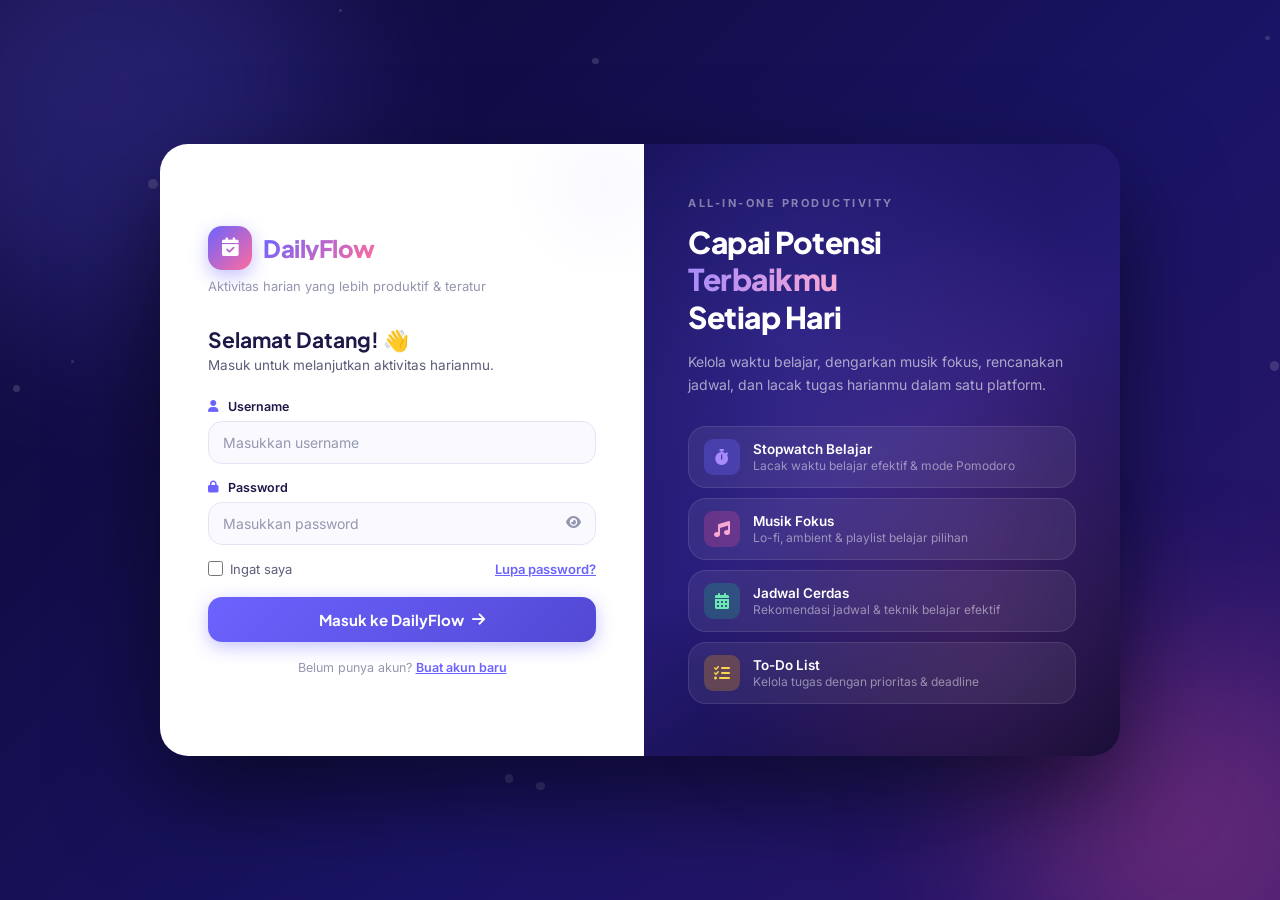
==== commit 05821e7f: "Tambah Lagu untuk Playlist Menu" ====
--- a/music.html
+++ b/music.html
@@ -4,7 +4,7 @@
   <head>
     <meta charset="UTF-8" />
     <meta name="viewport" content="width=device-width, initial-scale=1.0" />
-    <title>DailyFlow — Musik Fokus</title>
+    <title>DailyFlow — Playlist Musik</title>
     <link
       rel="icon"
       href="data:image/svg+xml,<svg xmlns='http://www.w3.org/2000/svg' viewBox='0 0 100 100'><text y='.9em' font-size='90'>🎵</text></svg>"
@@ -27,36 +27,16 @@
           <a href="dashboard.html" class="btn-back"
             ><i class="fas fa-arrow-left"></i
           ></a>
-          <h1 class="page-title">🎵 Musik Fokus</h1>
+          <h1 class="page-title">🎵 Playlist Musik</h1>
         </div>
         <p class="page-subtitle">
           Pilih playlist yang tepat untuk meningkatkan konsentrasi belajarmu.
         </p>
       </div>
 
-      <!-- Category Tabs -->
-      <div class="music-tabs anim-fadeInUp">
-        <button
-          class="music-tab active"
-          data-cat="fokus"
-          onclick="switchCategory('fokus')"
-        >
-          <span class="tab-dot"></span> 🧠 Fokus Belajar
-        </button>
-        <button
-          class="music-tab"
-          data-cat="santai"
-          onclick="switchCategory('santai')"
-        >
-          <span class="tab-dot"></span> 🌿 Santai & Rileks
-        </button>
-        <button
-          class="music-tab"
-          data-cat="energik"
-          onclick="switchCategory('energik')"
-        >
-          <span class="tab-dot"></span> ⚡ Semangat & Energik
-        </button>
+      <!-- Category Tabs — di-generate otomatis dari music-config.js -->
+      <div class="music-tabs anim-fadeInUp" id="musicTabs">
+        <!-- Otomatis terisi dari music-config.js via renderTabs() -->
       </div>
 
       <!-- Music Layout -->
--- a/css/music.css
+++ b/css/music.css
@@ -1,6 +1,5 @@
-/* ================================================
-   FILE: css/music.css
-   ================================================ */
+/* FILE: css/music.css */
+/* =======================  */
 
 .music-layout {
   display: grid;
@@ -9,7 +8,7 @@
   align-items: start;
 }
 
-/* ── Category Tabs ───────────────────────────── */
+/* Category Tabs */
 .music-tabs {
   display: flex;
   gap: 8px;
